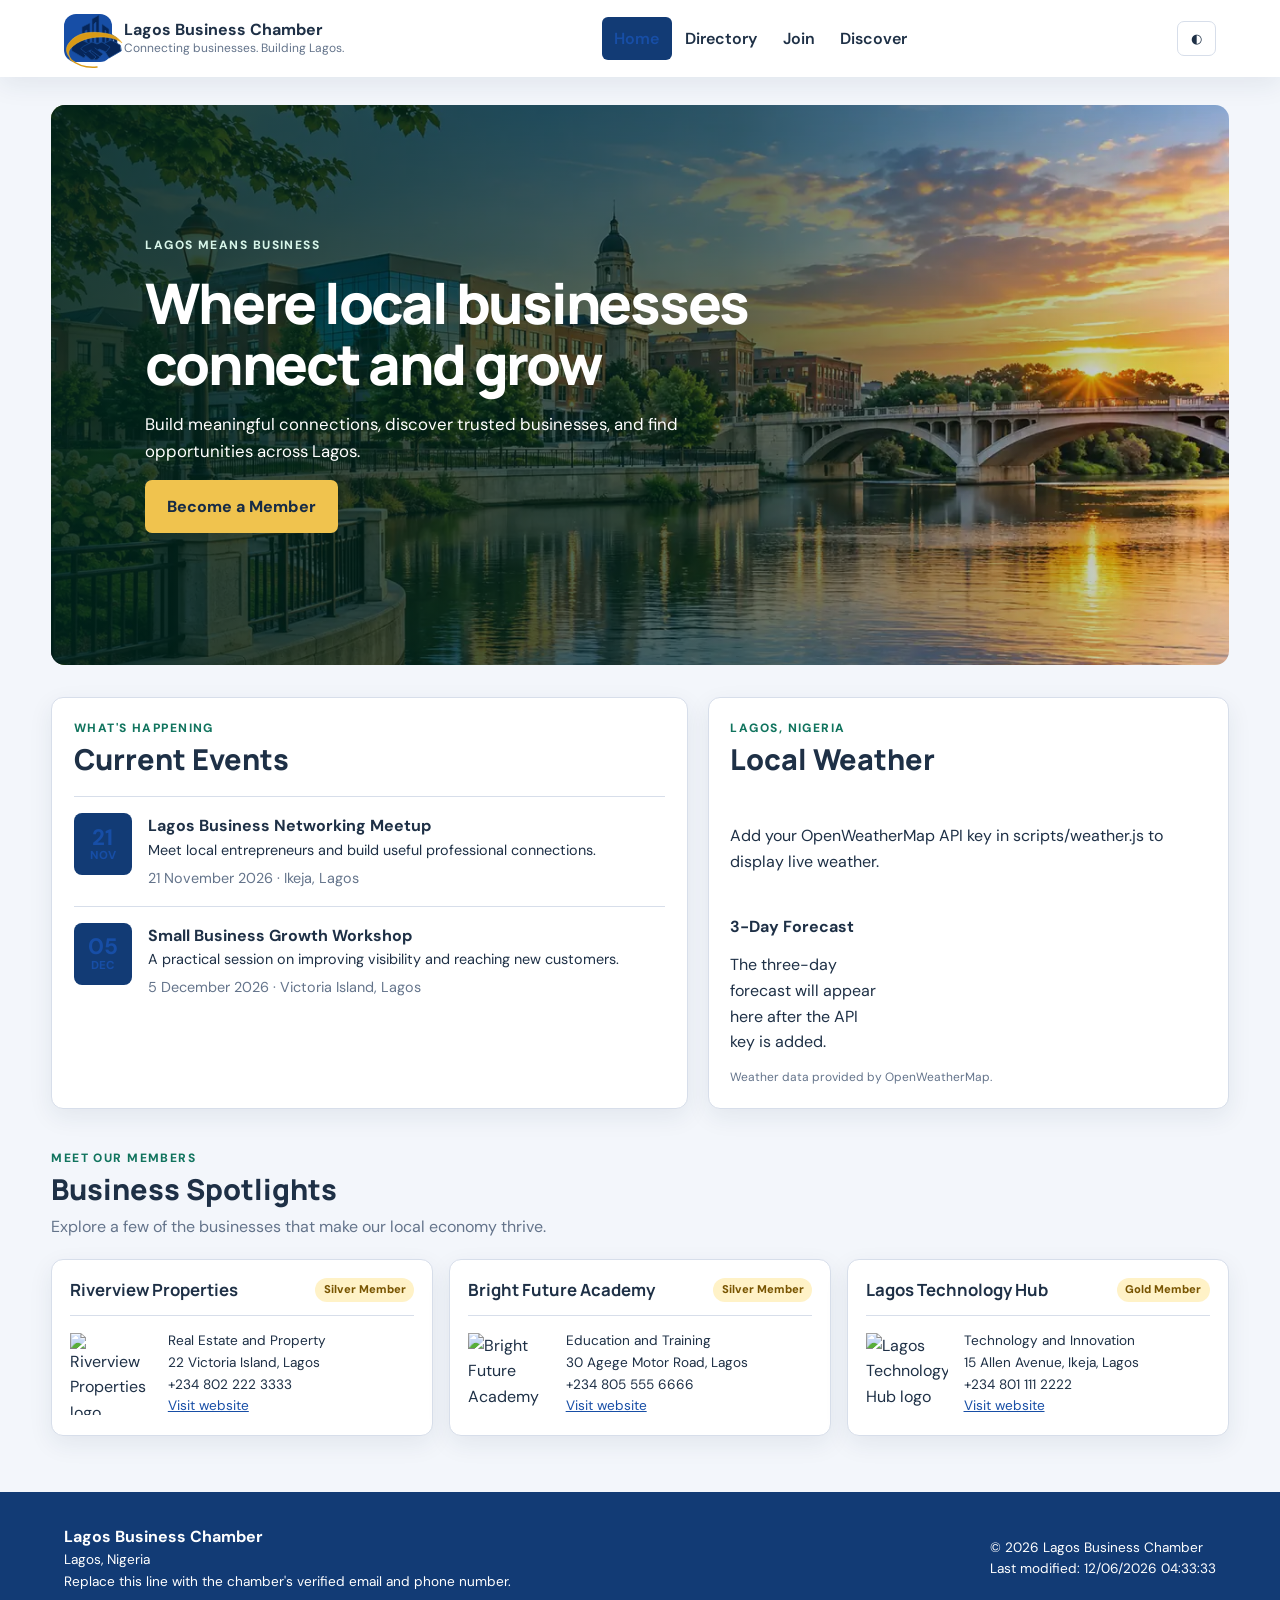
==== chamber/index.html @ 17ef72a1 "Chamber home page" ====
<!DOCTYPE html>
<html lang="en">
<head>
  <meta charset="UTF-8">
  <meta name="viewport" content="width=device-width, initial-scale=1.0">
  <meta name="description" content="Discover local businesses, upcoming events, and business opportunities with the Lagos Business Chamber.">
  <meta name="author" content="Lagos Business Chamber">
  <meta name="theme-color" content="#174ea6">
  <meta property="og:title" content="Lagos Business Chamber | Home">
  <meta property="og:description" content="Discover and connect with businesses across Lagos, Nigeria.">
  <meta property="og:type" content="website">
  <meta property="og:url" content="https://isaacikediashi.github.io/wdd231/chamber/index.html">
  <meta property="og:image" content="https://isaacikediashi.github.io/wdd231/chamber/images/og-image.webp">
  <title>Home | Lagos Business Chamber</title>
  <link rel="icon" href="../favicon.ico">
  <link rel="preconnect" href="https://fonts.googleapis.com">
  <link rel="preconnect" href="https://fonts.gstatic.com" crossorigin>
  <link href="https://fonts.googleapis.com/css2?family=DM+Sans:wght@400;500;600;700&family=Manrope:wght@500;600;700;800&display=swap" rel="stylesheet">
  <link rel="stylesheet" href="styles/small.css">
  <link rel="stylesheet" href="styles/large.css">
  <script src="scripts/directory.js" defer></script>
  <script src="scripts/weather.js" defer></script>
  <script src="scripts/spotlights.js" defer></script>
</head>
<body>
  <header class="site-header">
    <a class="brand" href="index.html" aria-label="Lagos Business Chamber home">
      <span class="brand-mark" aria-hidden="true"><img src="images/logo.svg"></span>
      <span><strong>Lagos Business Chamber</strong><small>Connecting businesses. Building Lagos.</small></span>
    </a>
    <button class="menu" type="button" aria-label="Open navigation menu" aria-expanded="false"></button>
    <nav class="navigation" aria-label="Main navigation">
      <a class="current" href="index.html" aria-current="page">Home</a>
      <a href="directory.html">Directory</a>
      <a href="join.html">Join</a>
      <a href="discover.html">Discover</a>
    </nav>
    <button id="theme-toggle" class="theme-toggle" type="button" aria-label="Switch to dark mode">◐</button>
  </header>

  <main>
    <section class="hero" aria-labelledby="hero-title">
      <img src="images/hero.webp" alt="Illustrated Lagos skyline showing the city and its business district" width="1600" height="700">
      <div class="hero-content">
        <p class="eyebrow">Lagos means business</p>
        <h1 id="hero-title">Where local businesses connect and grow</h1>
        <p>Build meaningful connections, discover trusted businesses, and find opportunities across Lagos.</p>
        <a class="button" href="join.html">Become a Member</a>
      </div>
    </section>

    <div class="home-grid">
      <section class="panel events-section">
        <div class="section-heading">
          <p class="eyebrow">What's happening</p>
          <h2 id="events-title">Current Events</h2>
        </div>
        <article class="event-item">
          <div class="event-date"><strong>21</strong><span>NOV</span></div>
          <div><h3>Lagos Business Networking Meetup</h3><p>Meet local entrepreneurs and build useful professional connections.</p><p class="event-meta">21 November 2026 · Ikeja, Lagos</p></div>
        </article>
        <article class="event-item">
          <div class="event-date"><strong>05</strong><span>DEC</span></div>
          <div><h3>Small Business Growth Workshop</h3><p>A practical session on improving visibility and reaching new customers.</p><p class="event-meta">5 December 2026 · Victoria Island, Lagos</p></div>
        </article>
      </section>

      <section class="panel weather-section">
        <div class="section-heading">
          <p class="eyebrow">Lagos, Nigeria</p>
          <h2 id="weather-title">Local Weather</h2>
        </div>
        <div id="weather-current" class="weather-current">
          <p>Loading current weather…</p>
        </div>
        <h3 class="forecast-heading">3-Day Forecast</h3>
        <div id="weather-forecast" class="forecast-grid" aria-live="polite">
          <p>Loading forecast…</p>
        </div>
        <p class="weather-note">Weather data provided by OpenWeatherMap.</p>
      </section>
    </div>

    <section class="spotlights-section">
      <div class="section-heading">
        <p class="eyebrow">Meet our members</p>
        <h2 id="spotlights-title">Business Spotlights</h2>
        <p>Explore a few of the businesses that make our local economy thrive.</p>
      </div>
      <div id="spotlights-container" class="spotlights-grid">
        <p>Loading member spotlights…</p>
      </div>
    </section>
  </main>

  <footer class="site-footer">
    <div><strong>Lagos Business Chamber</strong><p>Lagos, Nigeria</p><p>Replace this line with the chamber's verified email and phone number.</p></div>
    <div><p>© <span id="current-year"></span> Lagos Business Chamber</p><p>Last modified: <span id="lastModified"></span></p></div>
  </footer>
</body>
</html>
---- chamber/styles/small.css ----
* { box-sizing: border-box; margin: 0; padding: 0; }
:root {
  --primary-color: #174ea6;
  --secondary-color: #123b75;
  --accent-color: #11745e;
  --background-color: #f3f6fb;
  --text-color: #1e3046;
  --card-color: #ffffff;
  --border-color: #d7deea;
  --white-color: #ffffff;
  --shadow: 0 8px 24px rgb(20 45 80 / 8%);
}
body { min-width: 320px; font-family: "DM Sans", sans-serif; color: var(--text-color); background: var(--background-color); line-height: 1.6; }
a { color: var(--primary-color); }
button, a { -webkit-tap-highlight-color: transparent; }
.site-header { display: flex; align-items: center; justify-content: space-between; gap: 1rem; padding: 1rem 5%; background: var(--card-color); box-shadow: var(--shadow); position: relative; z-index: 5; }
.brand { display: flex; align-items: center; gap: .75rem; text-decoration: none; color: var(--text-color); }
.brand > span:last-child { display: grid; line-height: 1.3; }
.brand small { font-size: .75rem; color: #64748b; }
.brand-mark { display: grid; place-items: center; width: 48px; height: 48px; border-radius: 12px; background: var(--primary-color); color: var(--white-color); font-weight: 800; }
.navigation { display: none; position: absolute; top: 100%; left: 0; right: 0; padding: 1rem 5%; background: var(--card-color); flex-direction: column; box-shadow: var(--shadow); }
.navigation.show { display: flex; }
.navigation a { text-decoration: none; color: var(--text-color); padding: .6rem .8rem; border-radius: 6px; font-weight: 600; }
.navigation a.current, .navigation a:hover { color: var(--primary-color); background: var(--secondary-color); }
.menu, .theme-toggle, .view-button { border: 1px solid var(--border-color); border-radius: 7px; background: var(--card-color); color: var(--text-color); padding: .55rem .8rem; cursor: pointer;}
.menu { font-size: 1.25rem; }
.menu::after{ content: "☰";}
.menu.show::after{ content: "×";}
.hero { position: relative; height: clamp(390px, 55vw, 560px); margin: 1.25rem auto 2rem; width: min(92%, 1400px); overflow: hidden; border-radius: 14px;}
.hero > img { display: block; width: 100%; height: 100%; object-fit: cover; }
.hero-content { position: absolute; inset: 0; display: flex; flex-direction: column; align-items: flex-start; justify-content: center; gap: 1rem; padding: 2rem 7%; color: var(--white-color); background: linear-gradient(90deg, rgb(0 35 27 / 88%), rgb(0 35 27 / 62%) 58%, rgb(0 35 27 / 8%)); }
.hero-content h1 { max-width: 680px; font: 800 clamp(2rem, 5vw, 3.5rem)/1.1 "Manrope", sans-serif; letter-spacing: -.04em; }
.hero-content p:not(.eyebrow) { max-width: 560px; font-size: 1.05rem; }
.eyebrow { color: var(--accent-color); text-transform: uppercase; letter-spacing: .12em; font-size: .75rem; font-weight: 800; }
.hero .eyebrow { color: #d7f5e9; }
.button { display: inline-block; padding: .85rem 1.35rem; background: #f0c34e; color: #172b45; border-radius: 7px; text-decoration: none; font-weight: 800; }
.button:hover { background: #ffda75; transform: translateY(-2px); }
.home-grid, .spotlights-section, .page-main { width: min(92%, 1200px); margin: 0 auto 2.5rem; }
.home-grid { display: grid; gap: 1.25rem; }
.panel, .spotlight-card, .business-card { background: var(--card-color); border: 1px solid var(--border-color); border-radius: 12px; box-shadow: var(--shadow); }
.panel { padding: 1.35rem; }
.section-heading { margin-bottom: 1.25rem; }
.section-heading h1, .section-heading h2 { font: 800 1.8rem/1.2 "Manrope", sans-serif; margin: .2rem 0 .45rem; }
.section-heading > p:last-child { color: #64748b; }
.event-item { display: flex; gap: 1rem; padding: 1rem 0; border-top: 1px solid var(--border-color); }
.event-date { flex: 0 0 58px; height: 62px; display: grid; align-content: center; justify-items: center; background: var(--secondary-color); color: var(--primary-color); border-radius: 8px; line-height: 1.1; }
.event-date strong { font-size: 1.4rem; }
.event-date span { font-size: .72rem; font-weight: 800; }
.event-item h3 { font-size: 1rem; }
.event-item p { font-size: .9rem; }
.event-meta { color: #64748b; margin-top: .3rem; }
.weather-current { display: flex; align-items: center; gap: .75rem; min-height: 105px; }
.weather-current img { width: 82px; height: 82px; }
.current-temperature { font: 800 2.2rem "Manrope", sans-serif; }
.forecast-heading { margin: .8rem 0; font-size: 1rem; }
.forecast-grid { display: grid; grid-template-columns: repeat(3, 1fr); gap: .5rem; }
.forecast-card { text-align: center; padding: .55rem .25rem; border-radius: 8px; background: var(--background-color); }
.forecast-card h4, .forecast-card p { font-size: .78rem; }
.forecast-card img { width: 45px; height: 45px; }
.forecast-temperature { font-weight: 800; }
.weather-note { margin-top: .8rem; color: #64748b; font-size: .75rem; }
.spotlights-section { padding-bottom: 1rem; }
.spotlights-grid { display: grid; gap: 1rem; }
.spotlight-card { padding: 1.1rem; }
.spotlight-heading { display: flex; justify-content: space-between; align-items: flex-start; gap: .5rem; padding-bottom: .8rem; border-bottom: 1px solid var(--border-color); }
.spotlight-heading h3 { font: 700 1.05rem "Manrope", sans-serif; }
.membership-badge { white-space: nowrap; border-radius: 20px; padding: .2rem .55rem; background: #fff2c7; color: #785400; font-size: .7rem; font-weight: 800; }
.spotlight-body { display: flex; align-items: center; gap: 1rem; padding-top: .9rem; }
.spotlight-body img { width: 82px; height: 82px; object-fit: contain; }
.spotlight-details p, .spotlight-details a { display: block; font-size: .85rem; overflow-wrap: anywhere; }
.page-main { min-height: 60vh; padding-top: 2rem; }
.directory-controls { display: flex; justify-content: center; gap: .6rem; margin: 1.25rem 0; }
.view-button.active { background: var(--primary-color); color: var(--white-color); border-color: var(--primary-color); }
.directory-grid { display: grid; grid-template-columns: 1fr; gap: 1rem; }
.business-card { padding: 1.1rem; }
.business-heading { text-align: center; padding-bottom: .8rem; border-bottom: 1px solid var(--border-color); }
.business-heading h2 { font: 700 1.1rem "Manrope", sans-serif; }
.business-heading p { color: #64748b; font-size: .85rem; }
.business-details { display: flex; align-items: center; gap: 1rem; padding-top: 1rem; }
.business-details img { width: 100px; height: 90px; object-fit: contain; }
.business-info p { font-size: .85rem; overflow-wrap: anywhere; margin: .2rem 0; }
.directory-list { display: flex; flex-direction: column; gap: 0; }
.directory-list .business-card { display: grid; grid-template-columns: 1fr; border-radius: 0; box-shadow: none; }
.directory-list .business-card:nth-child(even) { background: var(--secondary-color); }
.site-footer { display: flex; flex-direction: column; gap: 1rem; padding: 2rem 5%; background: #123b75; color: var(--white-color); }
.site-footer p { font-size: .85rem; }
.dark-mode { --background-color: #111827; --text-color: #e5e7eb; --card-color: #1f2937; --border-color: #374151; --secondary-color: #263b59; --primary-color: #8ab4f8; --accent-color: #73d5b2; --shadow: 0 8px 24px rgb(0 0 0 / 20%); }
.dark-mode .brand, .dark-mode .navigation a { color: var(--text-color); }
.dark-mode .brand small, .dark-mode .section-heading > p:last-child, .dark-mode .business-heading p, .dark-mode .event-meta { color: #aab6c6; }
.dark-mode .forecast-card { background: #263244; }
.dark-mode .membership-badge { background: #594a25; color: #ffe49a; }
---- chamber/styles/large.css ----
@media (min-width: 760px) {
  .site-header { padding: .9rem 5%; }
  .menu { display: none; }
  .navigation { display: flex; position: static; flex-direction: row; align-items: center; padding: 0; box-shadow: none; background: transparent; }
  .navigation a { padding: .55rem .8rem; }
  .hero { margin-top: 1.75rem; }
  .hero-content { padding-left: 8%; }
  .home-grid { grid-template-columns: 1.1fr .9fr; align-items: stretch; }
  .spotlights-grid { grid-template-columns: repeat(3, 1fr); }
  .directory-grid { grid-template-columns: repeat(2, minmax(0, 1fr)); }
  .directory-list .business-card { grid-template-columns: 1fr 1.4fr; align-items: center; }
  .site-footer { flex-direction: row; justify-content: space-between; align-items: center; }
}
@media (min-width: 1100px) {
  .directory-grid { grid-template-columns: repeat(3, minmax(0, 1fr)); }
}
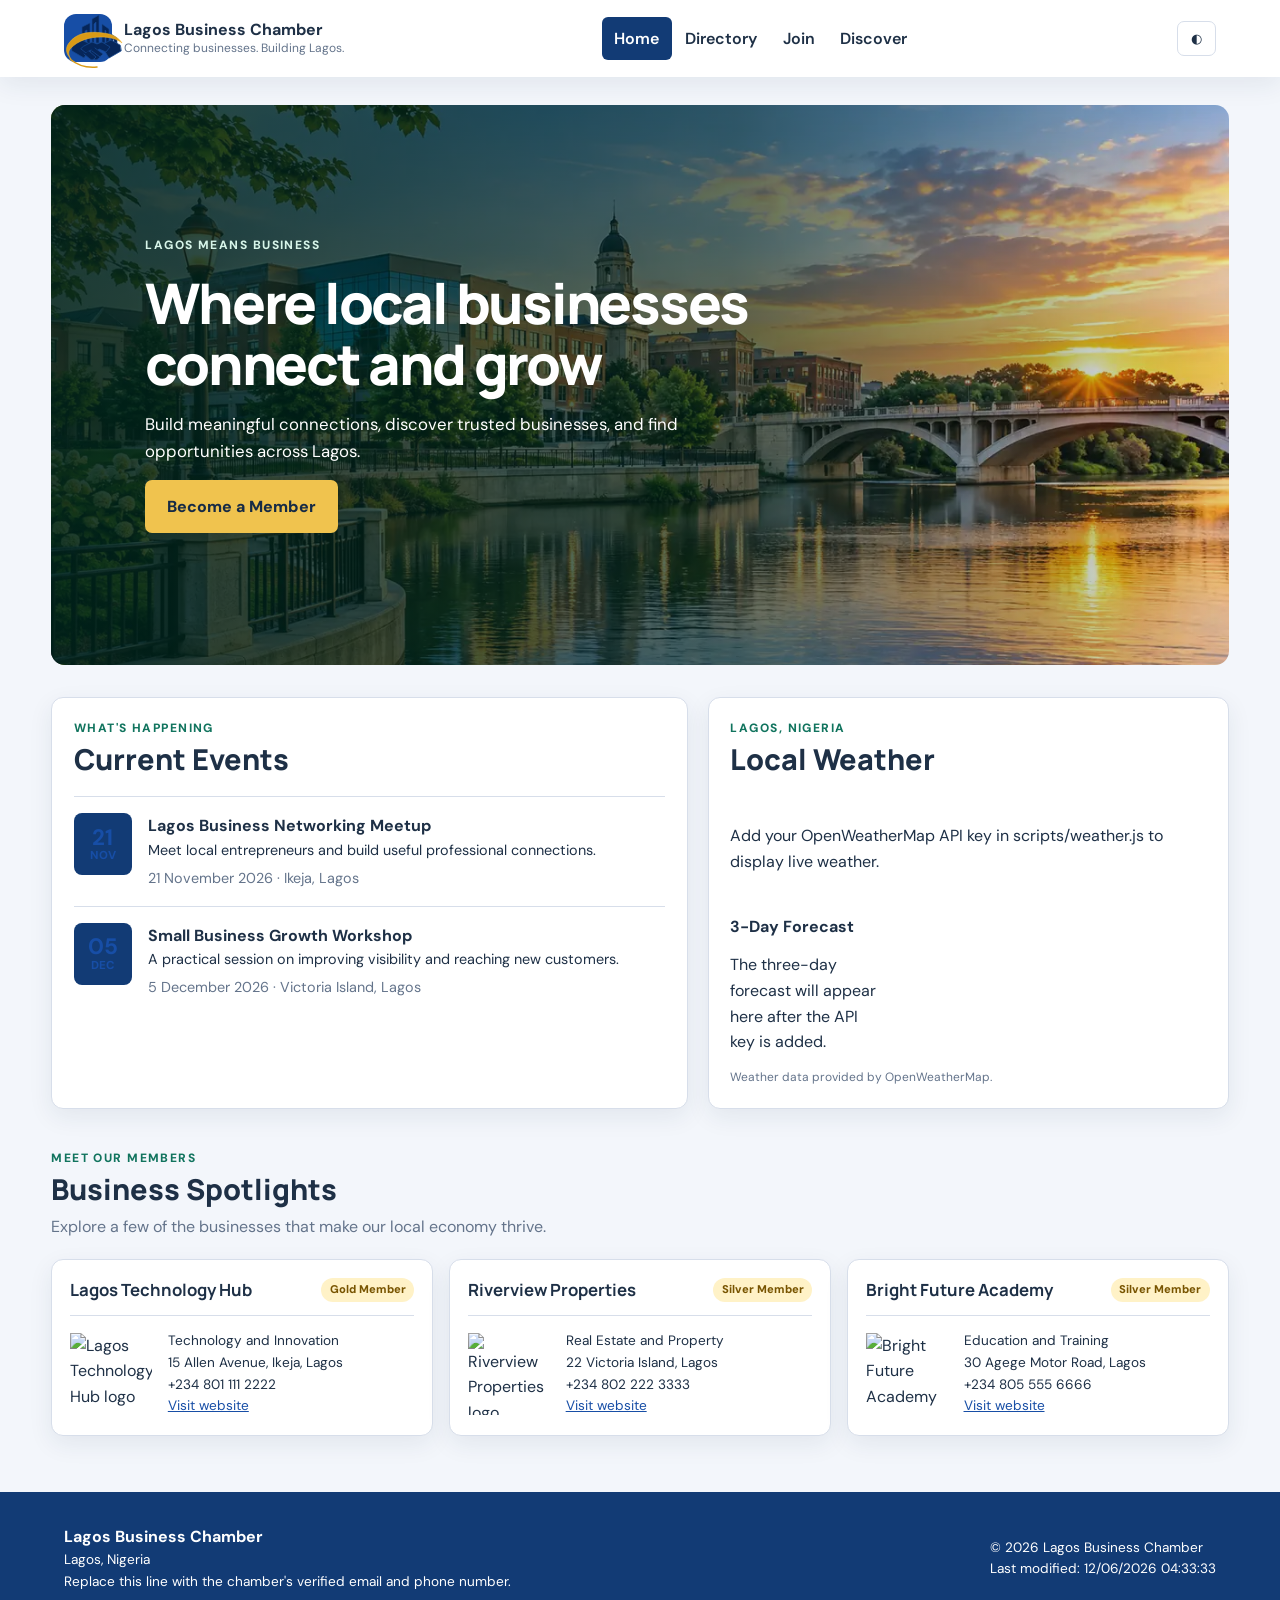
==== commit 6ef7c403: "Chamber of commerce home page" ====
--- a/chamber/index.html
+++ b/chamber/index.html
@@ -5,7 +5,6 @@
   <meta name="viewport" content="width=device-width, initial-scale=1.0">
   <meta name="description" content="Discover local businesses, upcoming events, and business opportunities with the Lagos Business Chamber.">
   <meta name="author" content="Lagos Business Chamber">
-  <meta name="theme-color" content="#174ea6">
   <meta property="og:title" content="Lagos Business Chamber | Home">
   <meta property="og:description" content="Discover and connect with businesses across Lagos, Nigeria.">
   <meta property="og:type" content="website">
@@ -24,12 +23,12 @@
 </head>
 <body>
   <header class="site-header">
-    <a class="brand" href="index.html" aria-label="Lagos Business Chamber home">
-      <span class="brand-mark" aria-hidden="true"><img src="images/logo.svg"></span>
+    <a class="brand" href="index.html">
+      <span class="brand-mark"><img src="images/logo.svg" alt="Our company Logo" width="64" height="64"></span>
       <span><strong>Lagos Business Chamber</strong><small>Connecting businesses. Building Lagos.</small></span>
     </a>
-    <button class="menu" type="button" aria-label="Open navigation menu" aria-expanded="false"></button>
-    <nav class="navigation" aria-label="Main navigation">
+    <a class="menu" type="button" aria-label="Open navigation menu" aria-expanded="false"></a>
+    <nav class="navigation">
       <a class="current" href="index.html" aria-current="page">Home</a>
       <a href="directory.html">Directory</a>
       <a href="join.html">Join</a>
@@ -39,8 +38,8 @@
   </header>
 
   <main>
-    <section class="hero" aria-labelledby="hero-title">
-      <img src="images/hero.webp" alt="Illustrated Lagos skyline showing the city and its business district" width="1600" height="700">
+    <section class="hero">
+      <img src="images/hero.webp" alt="Illustrated Lagos skyline showing the city and its business district" width="1300" height="750">
       <div class="hero-content">
         <p class="eyebrow">Lagos means business</p>
         <h1 id="hero-title">Where local businesses connect and grow</h1>
@@ -74,7 +73,7 @@
           <p>Loading current weather…</p>
         </div>
         <h3 class="forecast-heading">3-Day Forecast</h3>
-        <div id="weather-forecast" class="forecast-grid" aria-live="polite">
+        <div id="weather-forecast" class="forecast-grid">
           <p>Loading forecast…</p>
         </div>
         <p class="weather-note">Weather data provided by OpenWeatherMap.</p>
--- a/chamber/styles/small.css
+++ b/chamber/styles/small.css
@@ -12,7 +12,6 @@
 }
 body { min-width: 320px; font-family: "DM Sans", sans-serif; color: var(--text-color); background: var(--background-color); line-height: 1.6; }
 a { color: var(--primary-color); }
-button, a { -webkit-tap-highlight-color: transparent; }
 .site-header { display: flex; align-items: center; justify-content: space-between; gap: 1rem; padding: 1rem 5%; background: var(--card-color); box-shadow: var(--shadow); position: relative; z-index: 5; }
 .brand { display: flex; align-items: center; gap: .75rem; text-decoration: none; color: var(--text-color); }
 .brand > span:last-child { display: grid; line-height: 1.3; }
@@ -21,7 +20,7 @@
 .navigation { display: none; position: absolute; top: 100%; left: 0; right: 0; padding: 1rem 5%; background: var(--card-color); flex-direction: column; box-shadow: var(--shadow); }
 .navigation.show { display: flex; }
 .navigation a { text-decoration: none; color: var(--text-color); padding: .6rem .8rem; border-radius: 6px; font-weight: 600; }
-.navigation a.current, .navigation a:hover { color: var(--primary-color); background: var(--secondary-color); }
+.navigation a.current, .navigation a:hover { color: #ffff; background: var(--secondary-color); }
 .menu, .theme-toggle, .view-button { border: 1px solid var(--border-color); border-radius: 7px; background: var(--card-color); color: var(--text-color); padding: .55rem .8rem; cursor: pointer;}
 .menu { font-size: 1.25rem; }
 .menu::after{ content: "☰";}
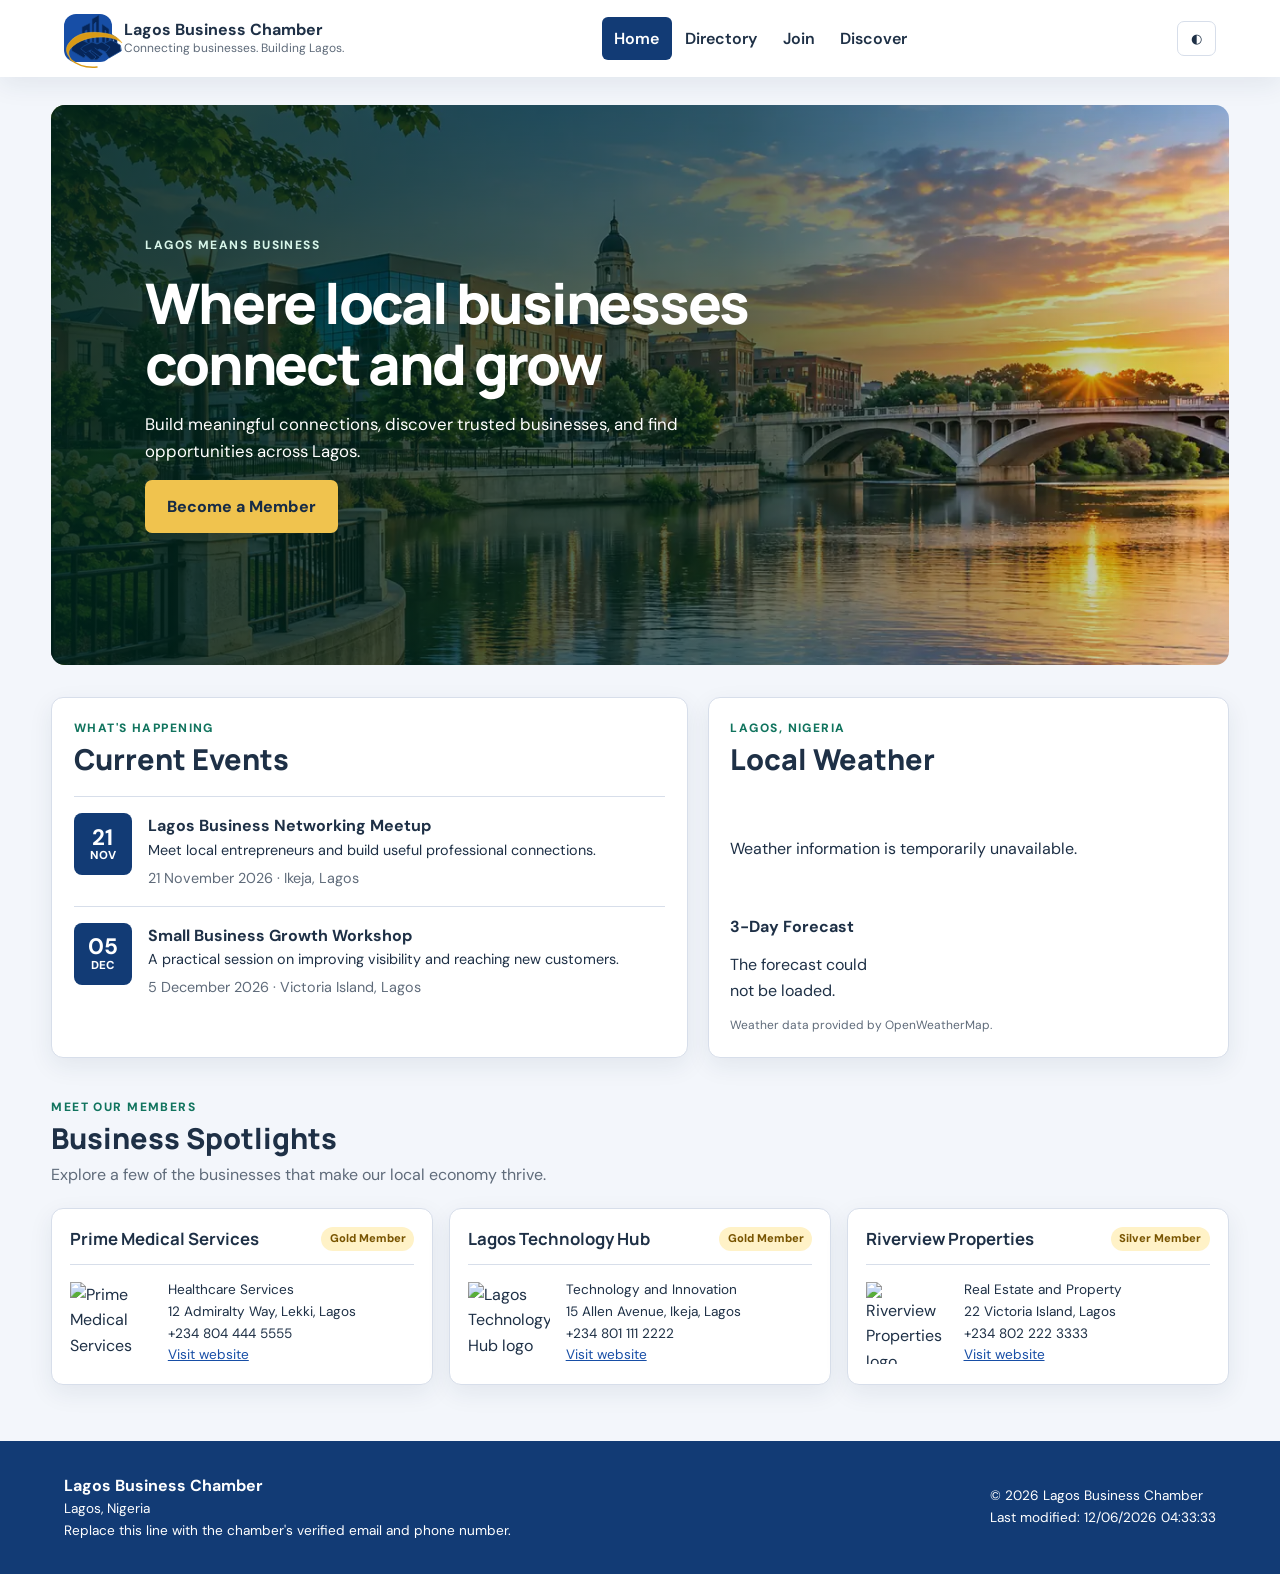
==== commit 717feb53: "Chamber of commerce home page" ====
--- a/chamber/index.html
+++ b/chamber/index.html
@@ -5,7 +5,7 @@
   <meta name="viewport" content="width=device-width, initial-scale=1.0">
   <meta name="description" content="Discover local businesses, upcoming events, and business opportunities with the Lagos Business Chamber.">
   <meta name="author" content="Lagos Business Chamber">
-  <meta property="og:title" content="Lagos Business Chamber | Home">
+  <meta property="og:title" content="Riverview Chamber of Commerce">
   <meta property="og:description" content="Discover and connect with businesses across Lagos, Nigeria.">
   <meta property="og:type" content="website">
   <meta property="og:url" content="https://isaacikediashi.github.io/wdd231/chamber/index.html">
--- a/chamber/styles/small.css
+++ b/chamber/styles/small.css
@@ -1,4 +1,10 @@
-* { box-sizing: border-box; margin: 0; padding: 0; }
+
+* {
+  box-sizing: border-box;
+  margin: 0;
+  padding: 0;
+}
+
 :root {
   --primary-color: #174ea6;
   --secondary-color: #123b75;
@@ -8,83 +14,509 @@
   --card-color: #ffffff;
   --border-color: #d7deea;
   --white-color: #ffffff;
+  --muted-color: #5f6b7a;
   --shadow: 0 8px 24px rgb(20 45 80 / 8%);
 }
-body { min-width: 320px; font-family: "DM Sans", sans-serif; color: var(--text-color); background: var(--background-color); line-height: 1.6; }
-a { color: var(--primary-color); }
-.site-header { display: flex; align-items: center; justify-content: space-between; gap: 1rem; padding: 1rem 5%; background: var(--card-color); box-shadow: var(--shadow); position: relative; z-index: 5; }
-.brand { display: flex; align-items: center; gap: .75rem; text-decoration: none; color: var(--text-color); }
-.brand > span:last-child { display: grid; line-height: 1.3; }
-.brand small { font-size: .75rem; color: #64748b; }
-.brand-mark { display: grid; place-items: center; width: 48px; height: 48px; border-radius: 12px; background: var(--primary-color); color: var(--white-color); font-weight: 800; }
-.navigation { display: none; position: absolute; top: 100%; left: 0; right: 0; padding: 1rem 5%; background: var(--card-color); flex-direction: column; box-shadow: var(--shadow); }
-.navigation.show { display: flex; }
-.navigation a { text-decoration: none; color: var(--text-color); padding: .6rem .8rem; border-radius: 6px; font-weight: 600; }
-.navigation a.current, .navigation a:hover { color: #ffff; background: var(--secondary-color); }
-.menu, .theme-toggle, .view-button { border: 1px solid var(--border-color); border-radius: 7px; background: var(--card-color); color: var(--text-color); padding: .55rem .8rem; cursor: pointer;}
-.menu { font-size: 1.25rem; }
-.menu::after{ content: "☰";}
-.menu.show::after{ content: "×";}
-.hero { position: relative; height: clamp(390px, 55vw, 560px); margin: 1.25rem auto 2rem; width: min(92%, 1400px); overflow: hidden; border-radius: 14px;}
-.hero > img { display: block; width: 100%; height: 100%; object-fit: cover; }
-.hero-content { position: absolute; inset: 0; display: flex; flex-direction: column; align-items: flex-start; justify-content: center; gap: 1rem; padding: 2rem 7%; color: var(--white-color); background: linear-gradient(90deg, rgb(0 35 27 / 88%), rgb(0 35 27 / 62%) 58%, rgb(0 35 27 / 8%)); }
-.hero-content h1 { max-width: 680px; font: 800 clamp(2rem, 5vw, 3.5rem)/1.1 "Manrope", sans-serif; letter-spacing: -.04em; }
-.hero-content p:not(.eyebrow) { max-width: 560px; font-size: 1.05rem; }
-.eyebrow { color: var(--accent-color); text-transform: uppercase; letter-spacing: .12em; font-size: .75rem; font-weight: 800; }
-.hero .eyebrow { color: #d7f5e9; }
-.button { display: inline-block; padding: .85rem 1.35rem; background: #f0c34e; color: #172b45; border-radius: 7px; text-decoration: none; font-weight: 800; }
-.button:hover { background: #ffda75; transform: translateY(-2px); }
-.home-grid, .spotlights-section, .page-main { width: min(92%, 1200px); margin: 0 auto 2.5rem; }
-.home-grid { display: grid; gap: 1.25rem; }
-.panel, .spotlight-card, .business-card { background: var(--card-color); border: 1px solid var(--border-color); border-radius: 12px; box-shadow: var(--shadow); }
-.panel { padding: 1.35rem; }
-.section-heading { margin-bottom: 1.25rem; }
-.section-heading h1, .section-heading h2 { font: 800 1.8rem/1.2 "Manrope", sans-serif; margin: .2rem 0 .45rem; }
-.section-heading > p:last-child { color: #64748b; }
-.event-item { display: flex; gap: 1rem; padding: 1rem 0; border-top: 1px solid var(--border-color); }
-.event-date { flex: 0 0 58px; height: 62px; display: grid; align-content: center; justify-items: center; background: var(--secondary-color); color: var(--primary-color); border-radius: 8px; line-height: 1.1; }
-.event-date strong { font-size: 1.4rem; }
-.event-date span { font-size: .72rem; font-weight: 800; }
-.event-item h3 { font-size: 1rem; }
-.event-item p { font-size: .9rem; }
-.event-meta { color: #64748b; margin-top: .3rem; }
-.weather-current { display: flex; align-items: center; gap: .75rem; min-height: 105px; }
-.weather-current img { width: 82px; height: 82px; }
-.current-temperature { font: 800 2.2rem "Manrope", sans-serif; }
-.forecast-heading { margin: .8rem 0; font-size: 1rem; }
-.forecast-grid { display: grid; grid-template-columns: repeat(3, 1fr); gap: .5rem; }
-.forecast-card { text-align: center; padding: .55rem .25rem; border-radius: 8px; background: var(--background-color); }
-.forecast-card h4, .forecast-card p { font-size: .78rem; }
-.forecast-card img { width: 45px; height: 45px; }
-.forecast-temperature { font-weight: 800; }
-.weather-note { margin-top: .8rem; color: #64748b; font-size: .75rem; }
-.spotlights-section { padding-bottom: 1rem; }
-.spotlights-grid { display: grid; gap: 1rem; }
-.spotlight-card { padding: 1.1rem; }
-.spotlight-heading { display: flex; justify-content: space-between; align-items: flex-start; gap: .5rem; padding-bottom: .8rem; border-bottom: 1px solid var(--border-color); }
-.spotlight-heading h3 { font: 700 1.05rem "Manrope", sans-serif; }
-.membership-badge { white-space: nowrap; border-radius: 20px; padding: .2rem .55rem; background: #fff2c7; color: #785400; font-size: .7rem; font-weight: 800; }
-.spotlight-body { display: flex; align-items: center; gap: 1rem; padding-top: .9rem; }
-.spotlight-body img { width: 82px; height: 82px; object-fit: contain; }
-.spotlight-details p, .spotlight-details a { display: block; font-size: .85rem; overflow-wrap: anywhere; }
-.page-main { min-height: 60vh; padding-top: 2rem; }
-.directory-controls { display: flex; justify-content: center; gap: .6rem; margin: 1.25rem 0; }
-.view-button.active { background: var(--primary-color); color: var(--white-color); border-color: var(--primary-color); }
-.directory-grid { display: grid; grid-template-columns: 1fr; gap: 1rem; }
-.business-card { padding: 1.1rem; }
-.business-heading { text-align: center; padding-bottom: .8rem; border-bottom: 1px solid var(--border-color); }
-.business-heading h2 { font: 700 1.1rem "Manrope", sans-serif; }
-.business-heading p { color: #64748b; font-size: .85rem; }
-.business-details { display: flex; align-items: center; gap: 1rem; padding-top: 1rem; }
-.business-details img { width: 100px; height: 90px; object-fit: contain; }
-.business-info p { font-size: .85rem; overflow-wrap: anywhere; margin: .2rem 0; }
-.directory-list { display: flex; flex-direction: column; gap: 0; }
-.directory-list .business-card { display: grid; grid-template-columns: 1fr; border-radius: 0; box-shadow: none; }
-.directory-list .business-card:nth-child(even) { background: var(--secondary-color); }
-.site-footer { display: flex; flex-direction: column; gap: 1rem; padding: 2rem 5%; background: #123b75; color: var(--white-color); }
-.site-footer p { font-size: .85rem; }
-.dark-mode { --background-color: #111827; --text-color: #e5e7eb; --card-color: #1f2937; --border-color: #374151; --secondary-color: #263b59; --primary-color: #8ab4f8; --accent-color: #73d5b2; --shadow: 0 8px 24px rgb(0 0 0 / 20%); }
-.dark-mode .brand, .dark-mode .navigation a { color: var(--text-color); }
-.dark-mode .brand small, .dark-mode .section-heading > p:last-child, .dark-mode .business-heading p, .dark-mode .event-meta { color: #aab6c6; }
-.dark-mode .forecast-card { background: #263244; }
-.dark-mode .membership-badge { background: #594a25; color: #ffe49a; }
+
+body {
+  min-width: 320px;
+  font-family: "DM Sans", sans-serif;
+  color: var(--text-color);
+  background: var(--background-color);
+  line-height: 1.6;
+}
+
+a {
+  color: var(--primary-color);
+}
+
+.site-header {
+  display: flex;
+  align-items: center;
+  justify-content: space-between;
+  gap: 1rem;
+  padding: 1rem 5%;
+  background: var(--card-color);
+  box-shadow: var(--shadow);
+  position: relative;
+  z-index: 5;
+}
+
+.brand {
+  display: flex;
+  align-items: center;
+  gap: .75rem;
+  text-decoration: none;
+  color: var(--text-color);
+}
+
+.brand > span:last-child {
+  display: grid;
+  line-height: 1.3;
+}
+
+.brand small {
+  font-size: .75rem;
+  color: var(--muted-color);
+}
+
+.brand-mark {
+  display: grid;
+  place-items: center;
+  width: 48px;
+  height: 48px;
+  border-radius: 12px;
+  background: var(--primary-color);
+  color: var(--white-color);
+  font-weight: 800;
+}
+
+.navigation {
+  display: none;
+  position: absolute;
+  top: 100%;
+  left: 0;
+  right: 0;
+  padding: 1rem 5%;
+  background: var(--card-color);
+  flex-direction: column;
+  box-shadow: var(--shadow);
+}
+
+.navigation.show {
+  display: flex;
+}
+
+.navigation a {
+  text-decoration: none;
+  color: var(--text-color);
+  padding: .6rem .8rem;
+  border-radius: 6px;
+  font-weight: 600;
+}
+
+.navigation a.current,
+.navigation a:hover {
+  color: var(--white-color);
+  background: var(--secondary-color);
+}
+
+.menu,
+.theme-toggle,
+.view-button {
+  border: 1px solid var(--border-color);
+  border-radius: 7px;
+  background: var(--card-color);
+  color: var(--text-color);
+  padding: .55rem .8rem;
+  cursor: pointer;
+}
+
+.menu {
+  font-size: 1.25rem;
+}
+
+.menu::after {
+  content: "☰";
+}
+
+.menu.show::after {
+  content: "×";
+}
+
+.hero {
+  position: relative;
+  height: clamp(390px, 55vw, 560px);
+  margin: 1.25rem auto 2rem;
+  width: min(92%, 1400px);
+  overflow: hidden;
+  border-radius: 14px;
+}
+
+.hero > img {
+  display: block;
+  width: 100%;
+  height: 100%;
+  object-fit: cover;
+}
+
+.hero-content {
+  position: absolute;
+  inset: 0;
+  display: flex;
+  flex-direction: column;
+  align-items: flex-start;
+  justify-content: center;
+  gap: 1rem;
+  padding: 2rem 7%;
+  color: var(--white-color);
+  background: linear-gradient(
+    90deg,
+    rgb(0 35 27 / 88%),
+    rgb(0 35 27 / 62%) 58%,
+    rgb(0 35 27 / 8%)
+  );
+}
+
+.hero-content h1 {
+  max-width: 680px;
+  font: 800 clamp(2rem, 5vw, 3.5rem) / 1.1 "Manrope", sans-serif;
+  letter-spacing: -.04em;
+}
+
+.hero-content p:not(.eyebrow) {
+  max-width: 560px;
+  font-size: 1.05rem;
+}
+
+.eyebrow {
+  color: var(--accent-color);
+  text-transform: uppercase;
+  letter-spacing: .12em;
+  font-size: .75rem;
+  font-weight: 800;
+}
+
+.hero .eyebrow {
+  color: #d7f5e9;
+}
+
+.button {
+  display: inline-block;
+  padding: .85rem 1.35rem;
+  background: #f0c34e;
+  color: #172b45;
+  border-radius: 7px;
+  text-decoration: none;
+  font-weight: 800;
+  transition: background-color .2s ease, transform .2s ease;
+}
+
+.button:hover {
+  background: #ffda75;
+  transform: translateY(-2px);
+}
+
+.home-grid,
+.spotlights-section,
+.page-main {
+  width: min(92%, 1200px);
+  margin: 0 auto 2.5rem;
+}
+
+.home-grid {
+  display: grid;
+  gap: 1.25rem;
+}
+
+.panel,
+.spotlight-card,
+.business-card {
+  background: var(--card-color);
+  border: 1px solid var(--border-color);
+  border-radius: 12px;
+  box-shadow: var(--shadow);
+}
+
+.panel {
+  padding: 1.35rem;
+}
+
+.section-heading {
+  margin-bottom: 1.25rem;
+}
+
+.section-heading h1,
+.section-heading h2 {
+  font: 800 1.8rem / 1.2 "Manrope", sans-serif;
+  margin: .2rem 0 .45rem;
+}
+
+.section-heading > p:last-child {
+  color: var(--muted-color);
+}
+
+.event-item {
+  display: flex;
+  gap: 1rem;
+  padding: 1rem 0;
+  border-top: 1px solid var(--border-color);
+}
+
+.event-date {
+  flex: 0 0 58px;
+  height: 62px;
+  display: grid;
+  align-content: center;
+  justify-items: center;
+  background: var(--secondary-color);
+  color: var(--white-color);
+  border-radius: 8px;
+  line-height: 1.1;
+}
+
+.event-date strong {
+  font-size: 1.4rem;
+}
+
+.event-date span {
+  font-size: .72rem;
+  font-weight: 800;
+}
+
+.event-item h3 {
+  font-size: 1rem;
+}
+
+.event-item p {
+  font-size: .9rem;
+}
+
+.event-meta {
+  color: var(--muted-color);
+  margin-top: .3rem;
+}
+
+.weather-current {
+  display: flex;
+  align-items: center;
+  gap: .75rem;
+  min-height: 105px;
+}
+
+.weather-current img {
+  width: 82px;
+  height: 82px;
+}
+
+.current-temperature {
+  font: 800 2.2rem "Manrope", sans-serif;
+}
+
+.forecast-heading {
+  margin: .8rem 0;
+  font-size: 1rem;
+}
+
+.forecast-grid {
+  display: grid;
+  grid-template-columns: repeat(3, 1fr);
+  gap: .5rem;
+}
+
+.forecast-card {
+  text-align: center;
+  padding: .55rem .25rem;
+  border-radius: 8px;
+  background: var(--background-color);
+}
+
+.forecast-card h4,
+.forecast-card p {
+  font-size: .78rem;
+}
+
+.forecast-card img {
+  width: 45px;
+  height: 45px;
+}
+
+.forecast-temperature {
+  font-weight: 800;
+}
+
+.weather-note {
+  margin-top: .8rem;
+  color: var(--muted-color);
+  font-size: .75rem;
+}
+
+.spotlights-section {
+  padding-bottom: 1rem;
+}
+
+.spotlights-grid {
+  display: grid;
+  gap: 1rem;
+}
+
+.spotlight-card {
+  padding: 1.1rem;
+}
+
+.spotlight-heading {
+  display: flex;
+  justify-content: space-between;
+  align-items: flex-start;
+  gap: .5rem;
+  padding-bottom: .8rem;
+  border-bottom: 1px solid var(--border-color);
+}
+
+.spotlight-heading h3 {
+  font: 700 1.05rem "Manrope", sans-serif;
+}
+
+.membership-badge {
+  white-space: nowrap;
+  border-radius: 20px;
+  padding: .2rem .55rem;
+  background: #fff2c7;
+  color: #785400;
+  font-size: .7rem;
+  font-weight: 800;
+}
+
+.spotlight-body {
+  display: flex;
+  align-items: center;
+  gap: 1rem;
+  padding-top: .9rem;
+}
+
+.spotlight-body img {
+  width: 82px;
+  height: 82px;
+  object-fit: contain;
+}
+
+.spotlight-details p,
+.spotlight-details a {
+  display: block;
+  font-size: .85rem;
+  overflow-wrap: anywhere;
+}
+
+.page-main {
+  min-height: 60vh;
+  padding-top: 2rem;
+}
+
+.directory-controls {
+  display: flex;
+  justify-content: center;
+  gap: .6rem;
+  margin: 1.25rem 0;
+}
+
+.view-button.active {
+  background: var(--primary-color);
+  color: var(--white-color);
+  border-color: var(--primary-color);
+}
+
+.directory-grid {
+  display: grid;
+  grid-template-columns: 1fr;
+  gap: 1rem;
+}
+
+.business-card {
+  padding: 1.1rem;
+}
+
+.business-heading {
+  text-align: center;
+  padding-bottom: .8rem;
+  border-bottom: 1px solid var(--border-color);
+}
+
+.business-heading h2 {
+  font: 700 1.1rem "Manrope", sans-serif;
+}
+
+.business-heading p {
+  color: var(--muted-color);
+  font-size: .85rem;
+}
+
+.business-details {
+  display: flex;
+  align-items: center;
+  gap: 1rem;
+  padding-top: 1rem;
+}
+
+.business-details img {
+  width: 100px;
+  height: 90px;
+  object-fit: contain;
+}
+
+.business-info p {
+  font-size: .85rem;
+  overflow-wrap: anywhere;
+  margin: .2rem 0;
+}
+
+.directory-list {
+  display: flex;
+  flex-direction: column;
+  gap: 0;
+}
+
+.directory-list .business-card {
+  display: grid;
+  grid-template-columns: 1fr;
+  border-radius: 0;
+  box-shadow: none;
+}
+
+.directory-list .business-card:nth-child(even) {
+  background: var(--secondary-color);
+  color: var(--white-color);
+}
+
+.directory-list .business-card:nth-child(even) .business-heading p {
+  color: #dbe5f2;
+}
+
+.directory-list .business-card:nth-child(even) a {
+  color: var(--white-color);
+}
+
+.site-footer {
+  display: flex;
+  flex-direction: column;
+  gap: 1rem;
+  padding: 2rem 5%;
+  background: var(--secondary-color);
+  color: var(--white-color);
+}
+
+.site-footer p {
+  font-size: .85rem;
+}
+
+.dark-mode {
+  --background-color: #111827;
+  --text-color: #e5e7eb;
+  --card-color: #1f2937;
+  --border-color: #374151;
+  --secondary-color: #263b59;
+  --primary-color: #8ab4f8;
+  --accent-color: #73d5b2;
+  --muted-color: #aab6c6;
+  --shadow: 0 8px 24px rgb(0 0 0 / 20%);
+}
+
+.dark-mode .brand,
+.dark-mode .navigation a {
+  color: var(--text-color);
+}
+
+.dark-mode .brand small,
+.dark-mode .section-heading > p:last-child,
+.dark-mode .business-heading p,
+.dark-mode .event-meta {
+  color: var(--muted-color);
+}
+
+.dark-mode .forecast-card {
+  background: #263244;
+}
+
+.dark-mode .membership-badge {
+  background: #594a25;
+  color: #ffe49a;
+}
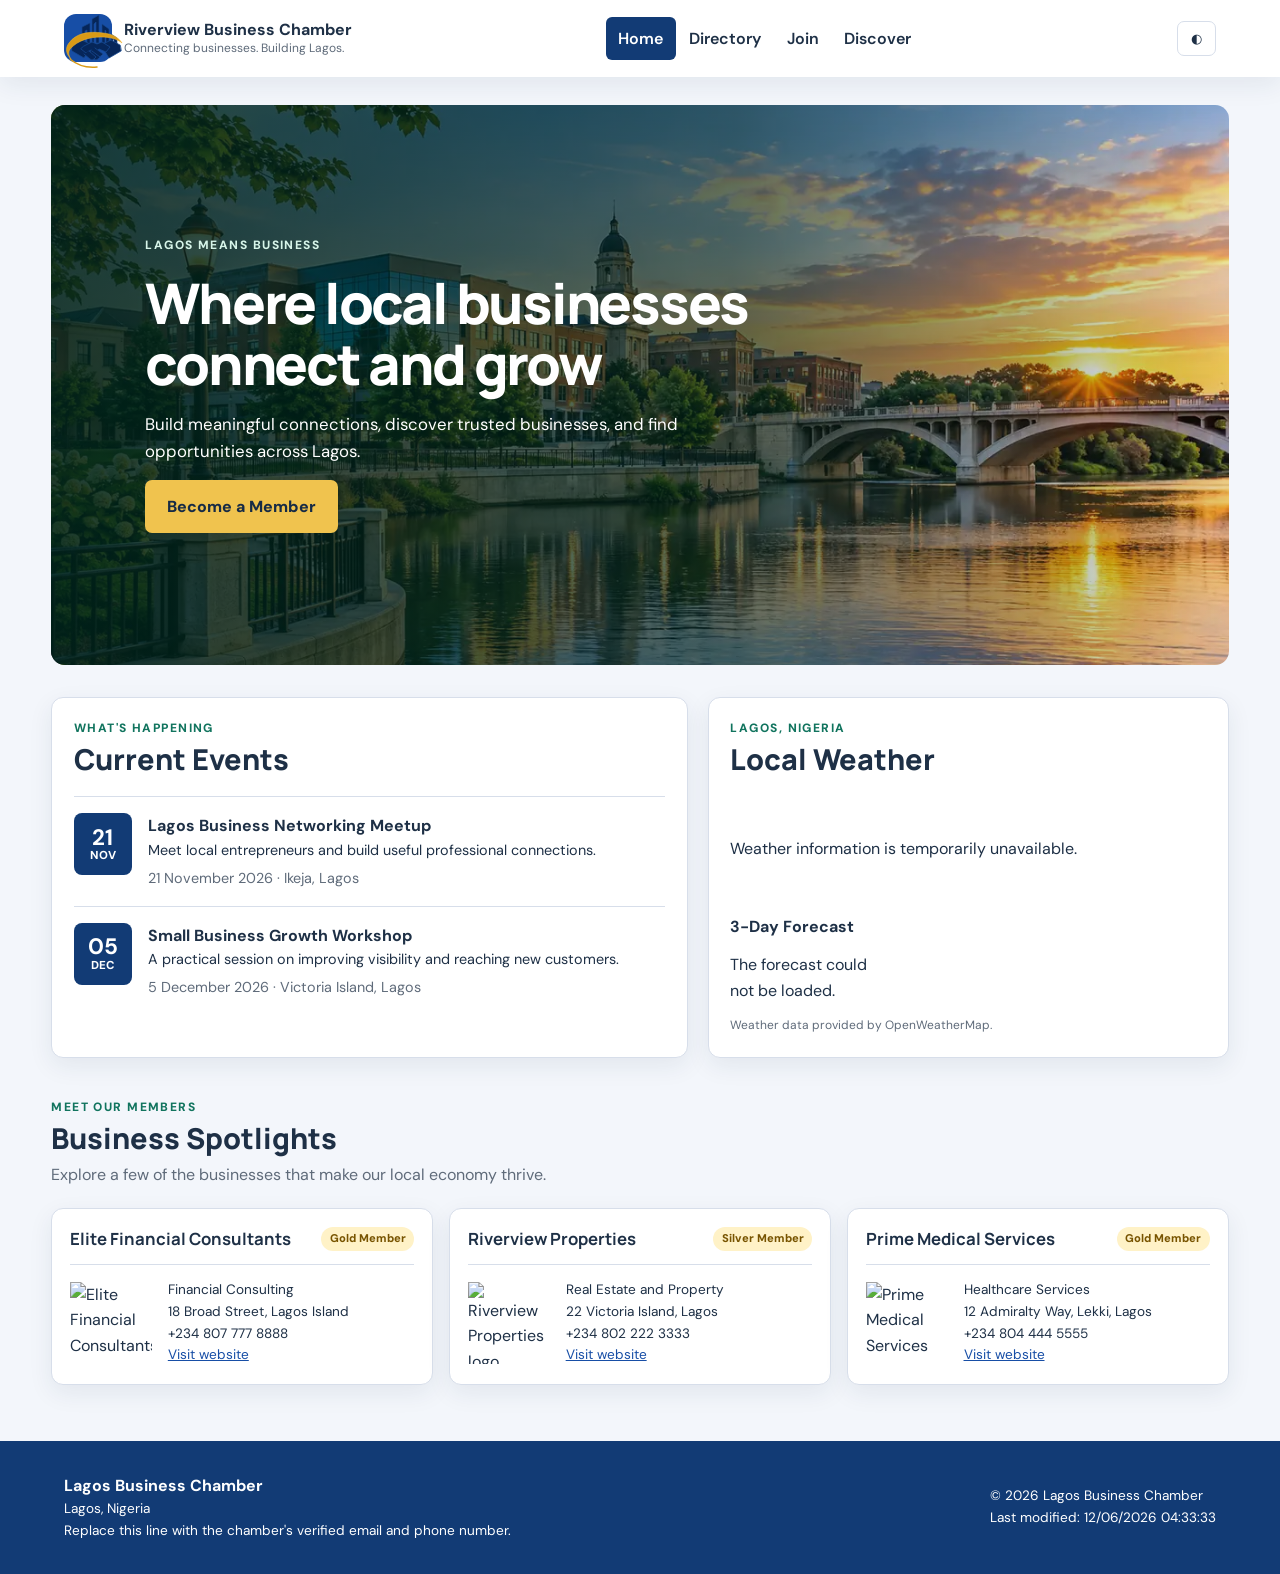
==== commit eacc1d99: "Chamber of commerce home page" ====
--- a/chamber/index.html
+++ b/chamber/index.html
@@ -10,7 +10,7 @@
   <meta property="og:type" content="website">
   <meta property="og:url" content="https://isaacikediashi.github.io/wdd231/chamber/index.html">
   <meta property="og:image" content="https://isaacikediashi.github.io/wdd231/chamber/images/og-image.webp">
-  <title>Home | Lagos Business Chamber</title>
+  <title>Home | Riverview Business Chamber</title>
   <link rel="icon" href="../favicon.ico">
   <link rel="preconnect" href="https://fonts.googleapis.com">
   <link rel="preconnect" href="https://fonts.gstatic.com" crossorigin>
@@ -25,7 +25,7 @@
   <header class="site-header">
     <a class="brand" href="index.html">
       <span class="brand-mark"><img src="images/logo.svg" alt="Our company Logo" width="64" height="64"></span>
-      <span><strong>Lagos Business Chamber</strong><small>Connecting businesses. Building Lagos.</small></span>
+      <span><strong>Riverview Business Chamber</strong><small>Connecting businesses. Building Lagos.</small></span>
     </a>
     <a class="menu" type="button" aria-label="Open navigation menu" aria-expanded="false"></a>
     <nav class="navigation">
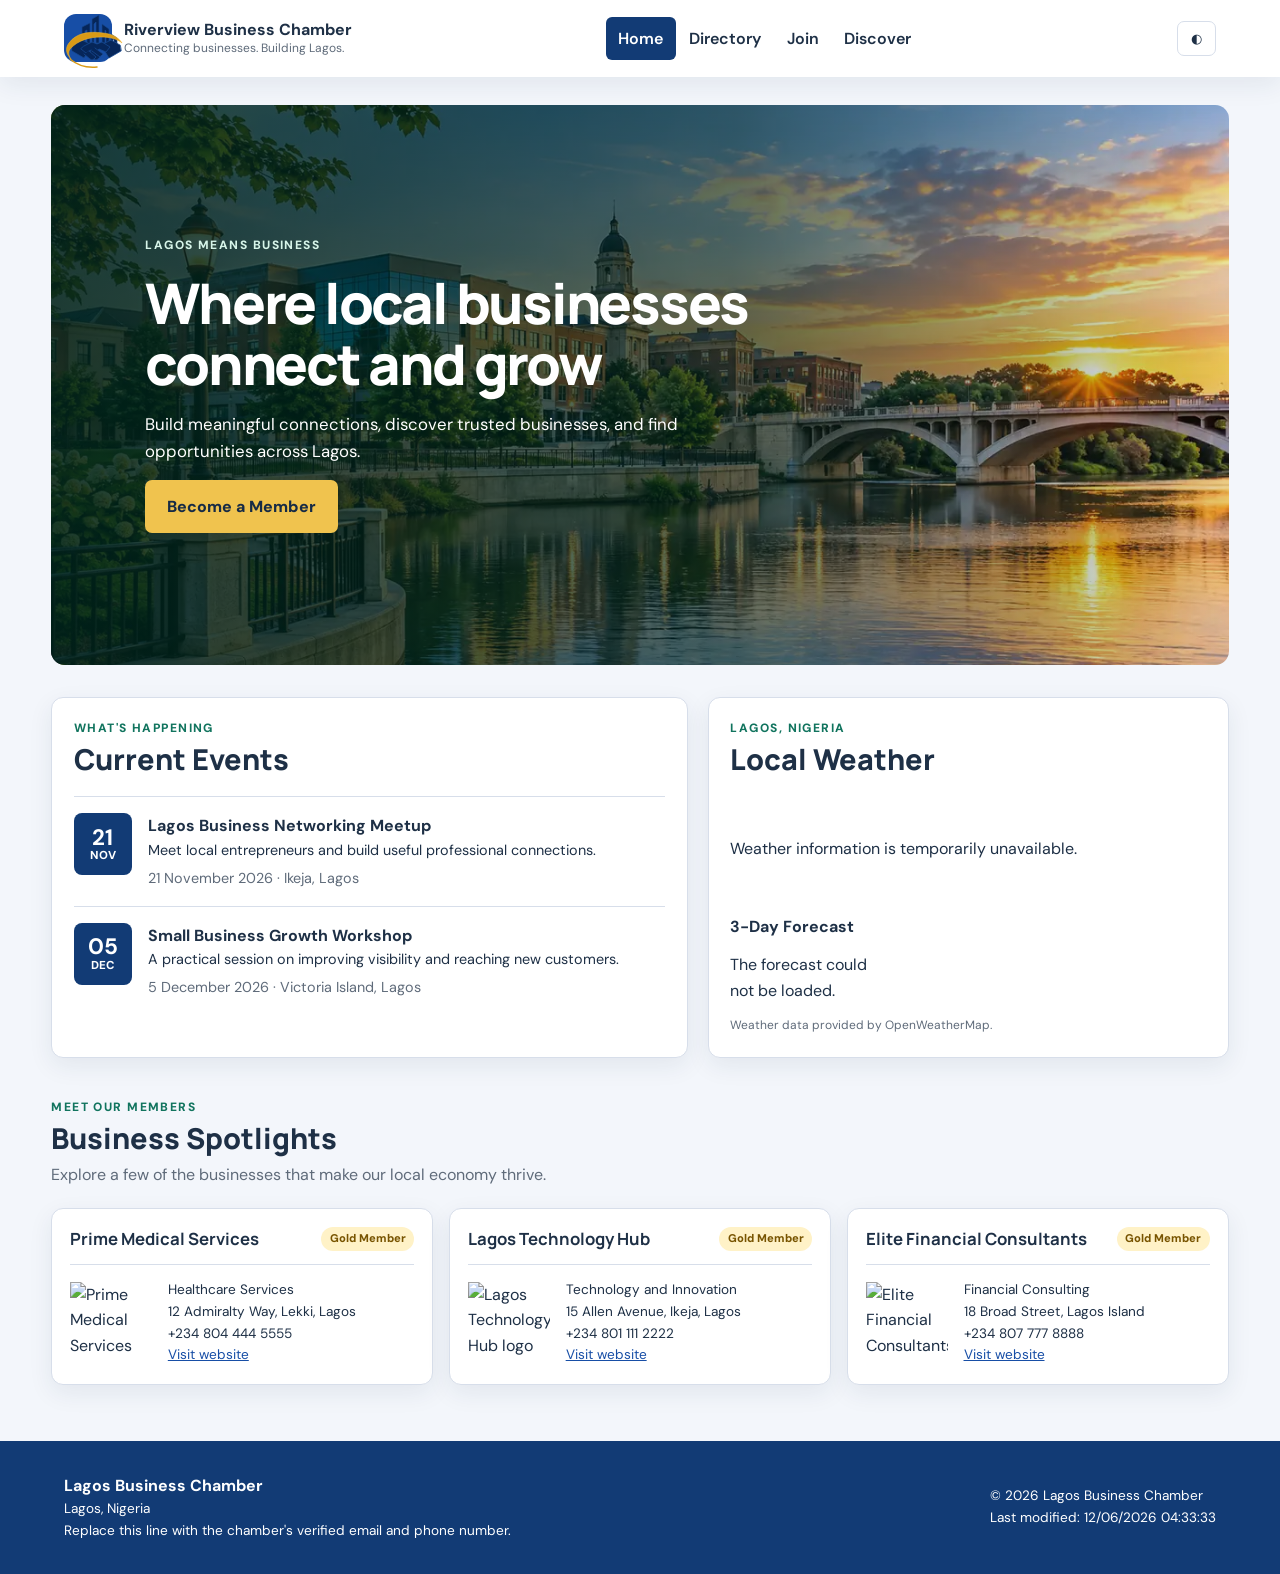
==== commit 3ba11d11: "chamber of commerce home page" ====
--- a/chamber/index.html
+++ b/chamber/index.html
@@ -27,14 +27,14 @@
       <span class="brand-mark"><img src="images/logo.svg" alt="Our company Logo" width="64" height="64"></span>
       <span><strong>Riverview Business Chamber</strong><small>Connecting businesses. Building Lagos.</small></span>
     </a>
-    <a class="menu" type="button" aria-label="Open navigation menu" aria-expanded="false"></a>
+    <button class="menu" type="button" aria-label="Open navigation menu" aria-expanded="false"></button>
     <nav class="navigation">
       <a class="current" href="index.html" aria-current="page">Home</a>
       <a href="directory.html">Directory</a>
       <a href="join.html">Join</a>
       <a href="discover.html">Discover</a>
     </nav>
-    <button id="theme-toggle" class="theme-toggle" type="button" aria-label="Switch to dark mode">◐</button>
+    <button id="theme-toggle" class="theme-toggle" aria-label="Switch to dark mode">◐</button>
   </header>
 
   <main>
--- a/chamber/styles/large.css
+++ b/chamber/styles/large.css
@@ -1,16 +1,57 @@
 @media (min-width: 760px) {
-  .site-header { padding: .9rem 5%; }
-  .menu { display: none; }
-  .navigation { display: flex; position: static; flex-direction: row; align-items: center; padding: 0; box-shadow: none; background: transparent; }
-  .navigation a { padding: .55rem .8rem; }
-  .hero { margin-top: 1.75rem; }
-  .hero-content { padding-left: 8%; }
-  .home-grid { grid-template-columns: 1.1fr .9fr; align-items: stretch; }
-  .spotlights-grid { grid-template-columns: repeat(3, 1fr); }
-  .directory-grid { grid-template-columns: repeat(2, minmax(0, 1fr)); }
-  .directory-list .business-card { grid-template-columns: 1fr 1.4fr; align-items: center; }
-  .site-footer { flex-direction: row; justify-content: space-between; align-items: center; }
+  .site-header {
+    padding: 0.9rem 5%;
+  }
+  .menu {
+    display: none;
+  }
+  .navigation {
+    display: flex;
+    position: static;
+    flex-direction: row;
+    align-items: center;
+    padding: 0;
+    box-shadow: none;
+    background: transparent;
+  }
+  .navigation a {
+    padding: 0.55rem 0.8rem;
+  }
+
+  .hero {
+    margin-top: 1.75rem;
+  }
+
+  .hero-content {
+    padding-left: 8%;
+  }
+
+  .home-grid {
+    grid-template-columns: 1.1fr 0.9fr;
+    align-items: stretch;
+  }
+
+  .spotlights-grid {
+    grid-template-columns: repeat(3, 1fr);
+  }
+  .directory-grid {
+    grid-template-columns: repeat(2, minmax(0, 1fr));
+  }
+
+  .directory-list .business-card {
+    grid-template-columns: 1fr 1.4fr;
+    align-items: center;
+  }
+
+  .site-footer {
+    flex-direction: row;
+    justify-content: space-between;
+    align-items: center;
+  }
 }
+
 @media (min-width: 1100px) {
-  .directory-grid { grid-template-columns: repeat(3, minmax(0, 1fr)); }
+  .directory-grid {
+    grid-template-columns: repeat(3, minmax(0, 1fr));
+  }
 }
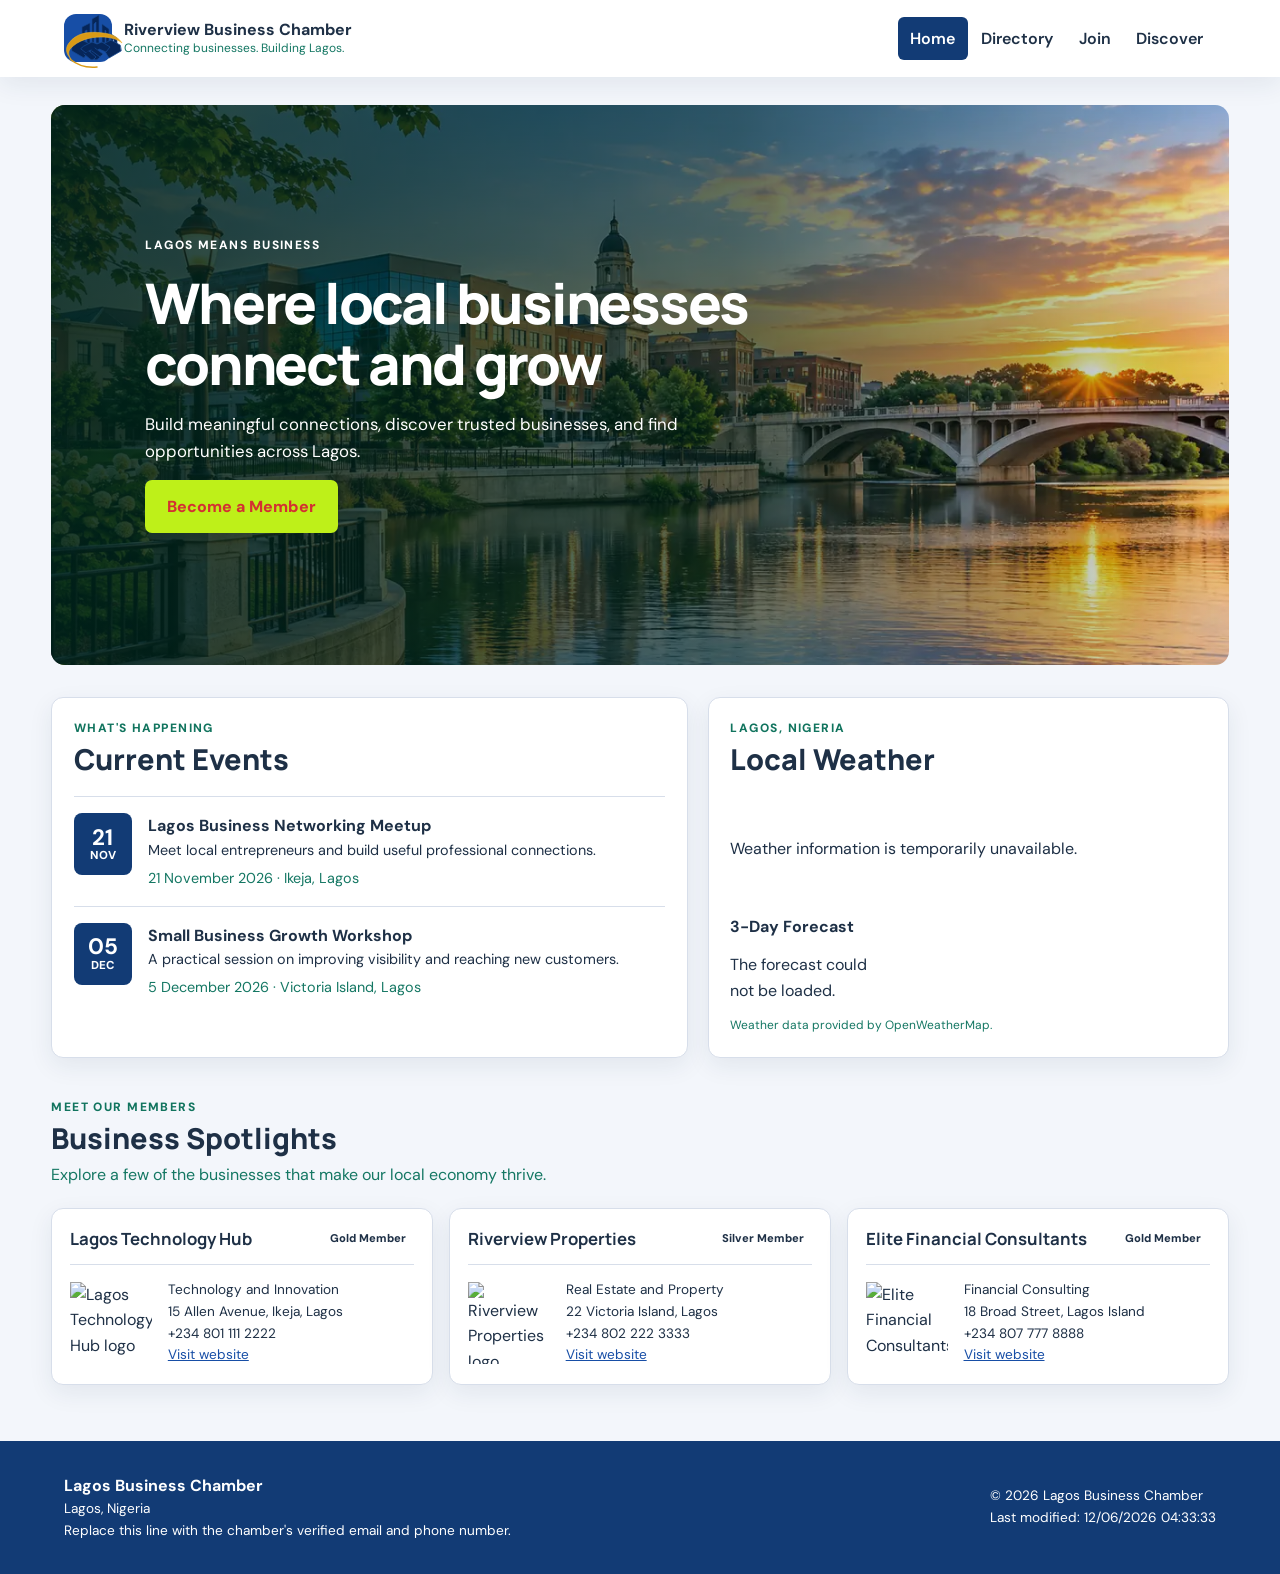
==== commit a74cceef: "Chamber of commerce home page" ====
--- a/chamber/index.html
+++ b/chamber/index.html
@@ -34,7 +34,6 @@
       <a href="join.html">Join</a>
       <a href="discover.html">Discover</a>
     </nav>
-    <button id="theme-toggle" class="theme-toggle" aria-label="Switch to dark mode">◐</button>
   </header>
 
   <main>
--- a/chamber/styles/small.css
+++ b/chamber/styles/small.css
@@ -1,4 +1,3 @@
-
 * {
   box-sizing: border-box;
   margin: 0;
@@ -13,9 +12,7 @@
   --text-color: #1e3046;
   --card-color: #ffffff;
   --border-color: #d7deea;
-  --white-color: #ffffff;
-  --muted-color: #5f6b7a;
-  --shadow: 0 8px 24px rgb(20 45 80 / 8%);
+  --muted-color: #147763;
 }
 
 body {
@@ -37,7 +34,7 @@
   gap: 1rem;
   padding: 1rem 5%;
   background: var(--card-color);
-  box-shadow: var(--shadow);
+  box-shadow: 0 8px 24px rgb(20 45 80 / 8%);
   position: relative;
   z-index: 5;
 }
@@ -67,7 +64,7 @@
   height: 48px;
   border-radius: 12px;
   background: var(--primary-color);
-  color: var(--white-color);
+  color: #ffff;
   font-weight: 800;
 }
 
@@ -80,7 +77,7 @@
   padding: 1rem 5%;
   background: var(--card-color);
   flex-direction: column;
-  box-shadow: var(--shadow);
+  box-shadow: 0 8px 24px rgb(20 45 80 / 8%);
 }
 
 .navigation.show {
@@ -97,12 +94,11 @@
 
 .navigation a.current,
 .navigation a:hover {
-  color: var(--white-color);
+  color: #ffff;
   background: var(--secondary-color);
 }
 
 .menu,
-.theme-toggle,
 .view-button {
   border: 1px solid var(--border-color);
   border-radius: 7px;
@@ -149,7 +145,7 @@
   justify-content: center;
   gap: 1rem;
   padding: 2rem 7%;
-  color: var(--white-color);
+  color: #ffff;
   background: linear-gradient(
     90deg,
     rgb(0 35 27 / 88%),
@@ -178,14 +174,14 @@
 }
 
 .hero .eyebrow {
-  color: #d7f5e9;
+  color: var(--hero-eyebrow-color);
 }
 
 .button {
   display: inline-block;
   padding: .85rem 1.35rem;
-  background: #f0c34e;
-  color: #172b45;
+  background: #bef019;
+  color: #d33131;
   border-radius: 7px;
   text-decoration: none;
   font-weight: 800;
@@ -193,7 +189,7 @@
 }
 
 .button:hover {
-  background: #ffda75;
+  background: #daff5f;
   transform: translateY(-2px);
 }
 
@@ -215,7 +211,7 @@
   background: var(--card-color);
   border: 1px solid var(--border-color);
   border-radius: 12px;
-  box-shadow: var(--shadow);
+  box-shadow: 0 8px 24px rgb(20 45 80 / 8%);
 }
 
 .panel {
@@ -250,7 +246,7 @@
   align-content: center;
   justify-items: center;
   background: var(--secondary-color);
-  color: var(--white-color);
+  color: #ffff;
   border-radius: 8px;
   line-height: 1.1;
 }
@@ -361,8 +357,8 @@
   white-space: nowrap;
   border-radius: 20px;
   padding: .2rem .55rem;
-  background: #fff2c7;
-  color: #785400;
+  background: var(--badge-background);
+  color: var(--badge-text-color);
   font-size: .7rem;
   font-weight: 800;
 }
@@ -401,7 +397,7 @@
 
 .view-button.active {
   background: var(--primary-color);
-  color: var(--white-color);
+  color: #ffff;
   border-color: var(--primary-color);
 }
 
@@ -464,15 +460,15 @@
 
 .directory-list .business-card:nth-child(even) {
   background: var(--secondary-color);
-  color: var(--white-color);
+  color: #ffff;
 }
 
 .directory-list .business-card:nth-child(even) .business-heading p {
-  color: #dbe5f2;
+  color: #c4b9b9;
 }
 
 .directory-list .business-card:nth-child(even) a {
-  color: var(--white-color);
+  color: #ffff;
 }
 
 .site-footer {
@@ -481,42 +477,11 @@
   gap: 1rem;
   padding: 2rem 5%;
   background: var(--secondary-color);
-  color: var(--white-color);
+  color: #ffff;
 }
 
 .site-footer p {
   font-size: .85rem;
 }
 
-.dark-mode {
-  --background-color: #111827;
-  --text-color: #e5e7eb;
-  --card-color: #1f2937;
-  --border-color: #374151;
-  --secondary-color: #263b59;
-  --primary-color: #8ab4f8;
-  --accent-color: #73d5b2;
-  --muted-color: #aab6c6;
-  --shadow: 0 8px 24px rgb(0 0 0 / 20%);
-}
-
-.dark-mode .brand,
-.dark-mode .navigation a {
-  color: var(--text-color);
-}
-
-.dark-mode .brand small,
-.dark-mode .section-heading > p:last-child,
-.dark-mode .business-heading p,
-.dark-mode .event-meta {
-  color: var(--muted-color);
-}
-
-.dark-mode .forecast-card {
-  background: #263244;
-}
-
-.dark-mode .membership-badge {
-  background: #594a25;
-  color: #ffe49a;
-}
+
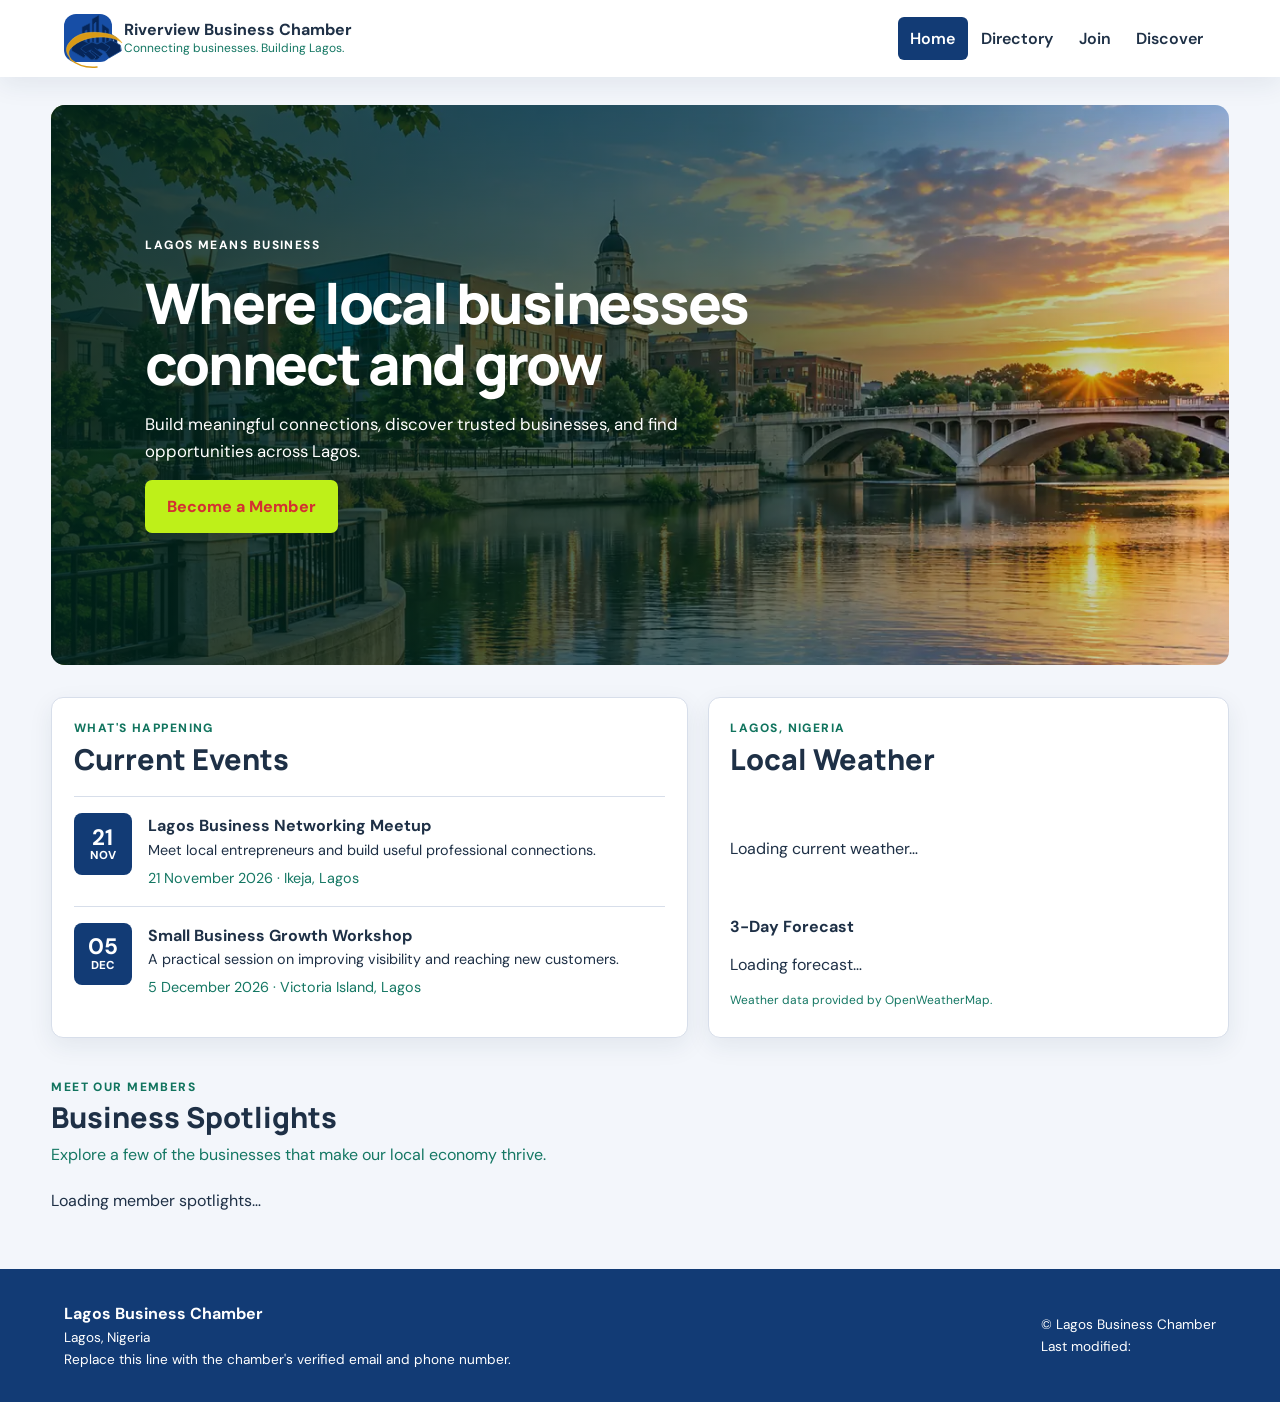
==== commit 07638b79: "Chamber of commerce home page" ====
--- a/chamber/index.html
+++ b/chamber/index.html
@@ -17,9 +17,9 @@
   <link href="https://fonts.googleapis.com/css2?family=DM+Sans:wght@400;500;600;700&family=Manrope:wght@500;600;700;800&display=swap" rel="stylesheet">
   <link rel="stylesheet" href="styles/small.css">
   <link rel="stylesheet" href="styles/large.css">
-  <script src="scripts/directory.js" defer></script>
-  <script src="scripts/weather.js" defer></script>
-  <script src="scripts/spotlights.js" defer></script>
+  <script src="scripts/directory.js"></script>
+  <script src="scripts/weather.js"></script>
+  <script src="scripts/spotlights.js"></script>
 </head>
 <body>
   <header class="site-header">
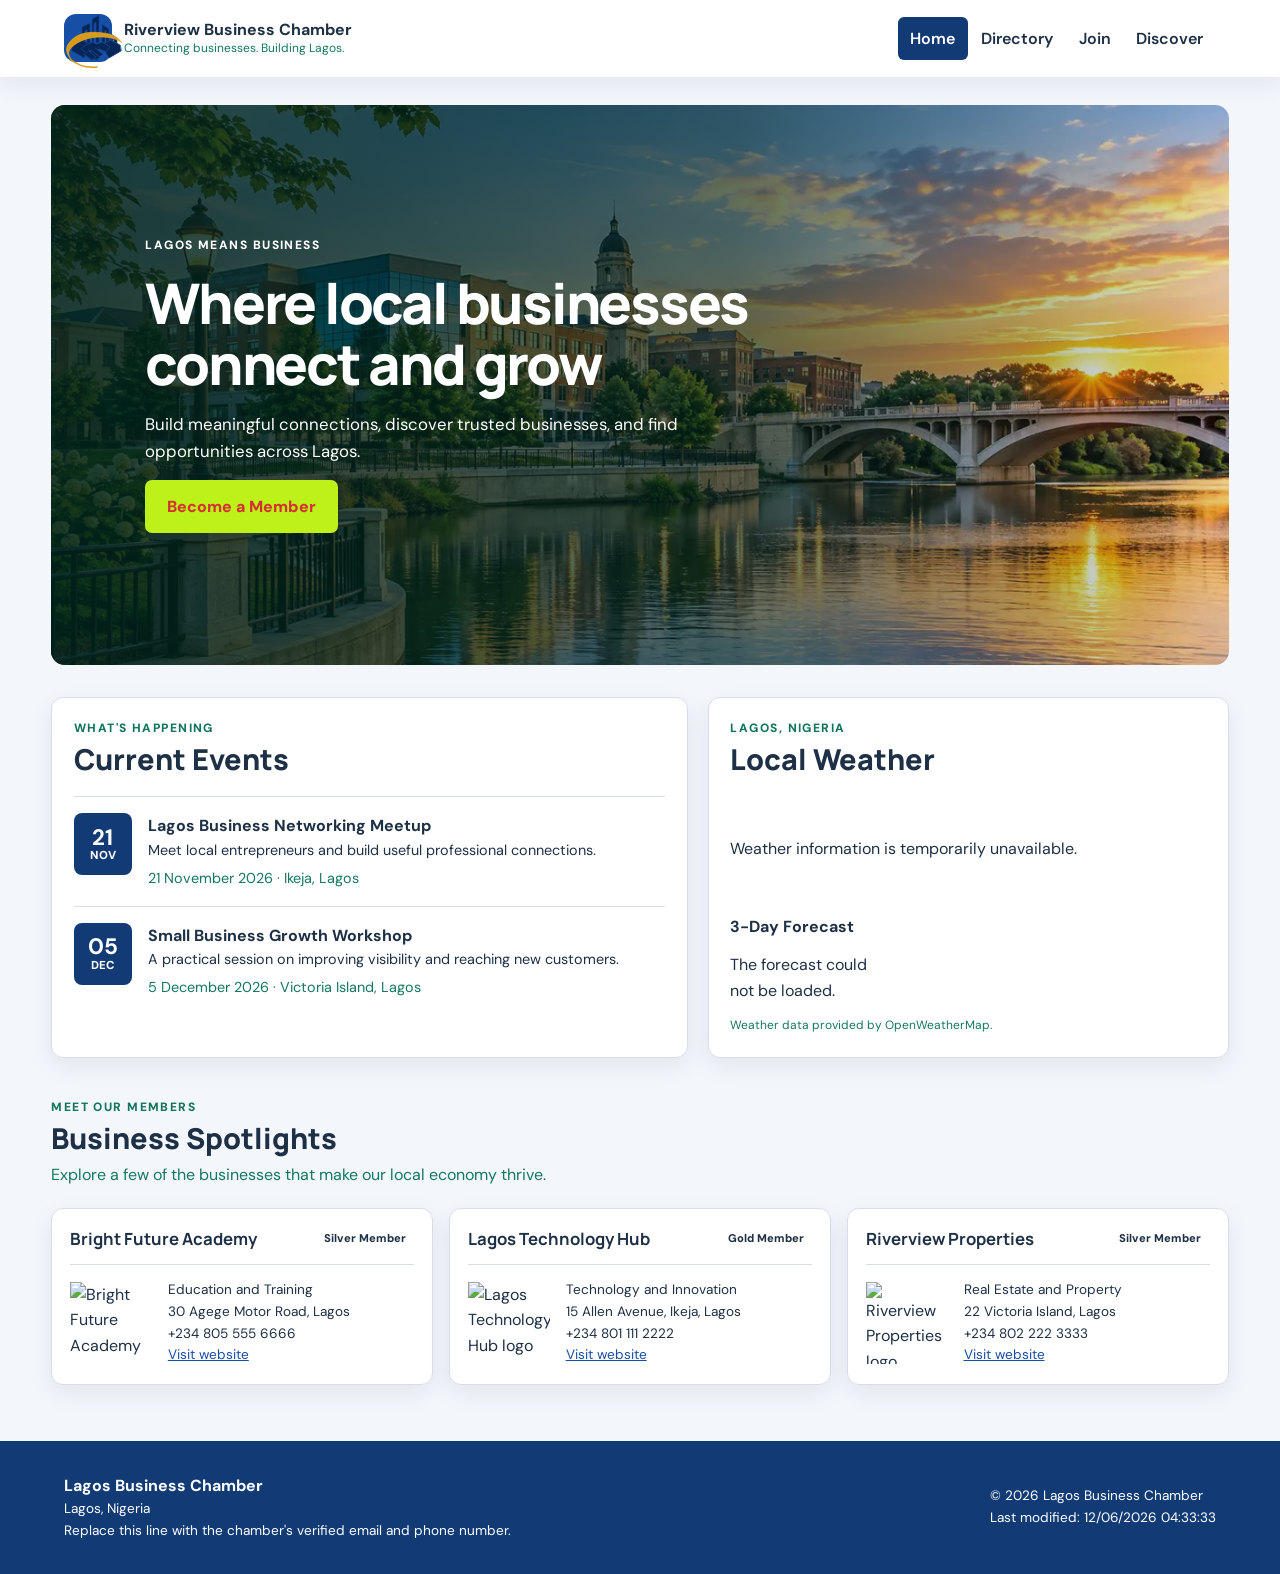
==== commit 358934be: "Chamber of commerce home page" ====
--- a/chamber/index.html
+++ b/chamber/index.html
@@ -17,9 +17,9 @@
   <link href="https://fonts.googleapis.com/css2?family=DM+Sans:wght@400;500;600;700&family=Manrope:wght@500;600;700;800&display=swap" rel="stylesheet">
   <link rel="stylesheet" href="styles/small.css">
   <link rel="stylesheet" href="styles/large.css">
-  <script src="scripts/directory.js"></script>
-  <script src="scripts/weather.js"></script>
-  <script src="scripts/spotlights.js"></script>
+  <script src="scripts/directory.js" defer></script>
+  <script src="scripts/weather.js" defer></script>
+  <script src="scripts/spotlights.js" defer></script>
 </head>
 <body>
   <header class="site-header">
